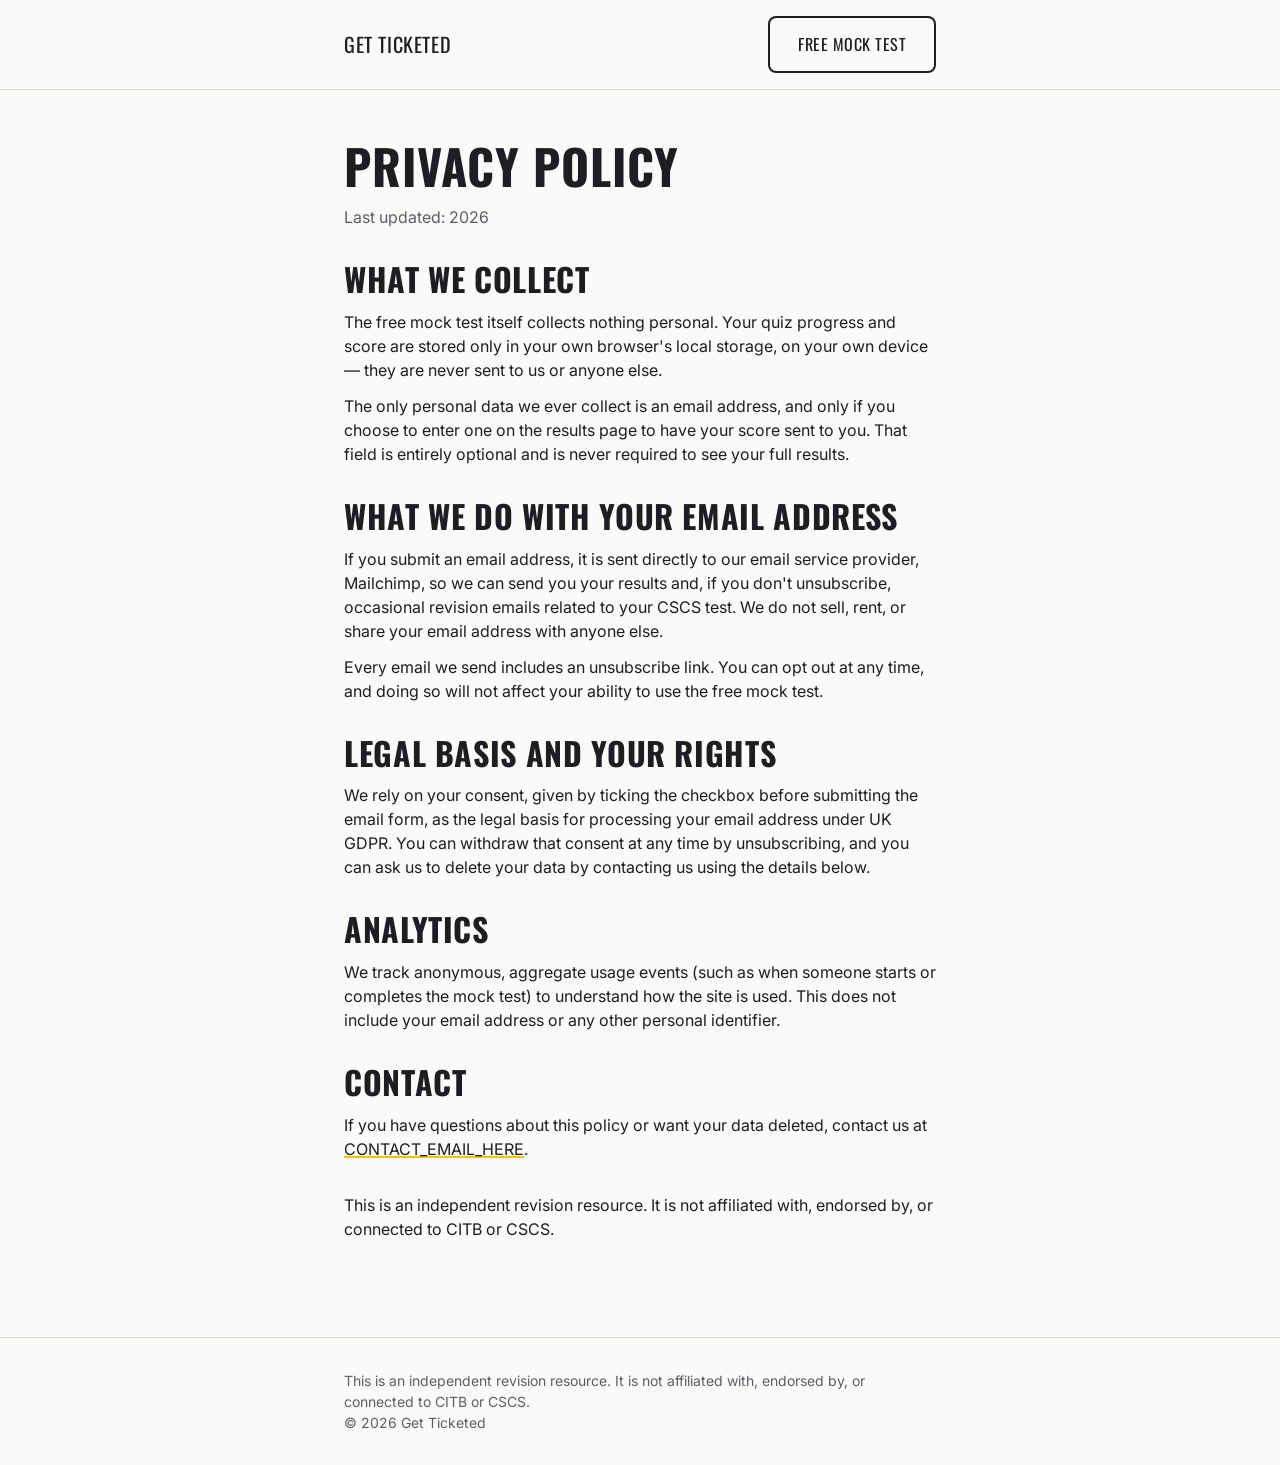
==== privacy.html @ f863d066 "Add Mailchimp email capture and privacy policy Wires the results-page email form to Mailchimp via a " ====
<!doctype html>
<html lang="en">
<head>
<meta charset="utf-8">
<meta name="viewport" content="width=device-width, initial-scale=1">
<title>Privacy Policy | Get Ticketed</title>
<meta name="description" content="How Get Ticketed handles your data, including the optional email address you can provide on the mock test results page.">
<link rel="canonical" href="/privacy.html">
<link rel="preconnect" href="https://fonts.googleapis.com">
<link rel="preconnect" href="https://fonts.gstatic.com" crossorigin>
<link href="https://fonts.googleapis.com/css2?family=Oswald:wght@500;600;700&family=Inter:wght@400;500;600&display=swap" rel="stylesheet">
<link rel="stylesheet" href="/css/tokens.css">
<link rel="stylesheet" href="/css/base.css">
<link rel="stylesheet" href="/css/components.css">
</head>
<body>
<a class="skip-link" href="#main">Skip to content</a>

<header class="site-header">
  <div class="container site-header__inner">
    <a href="/" class="brand" data-brand-name>Get Ticketed</a>
    <nav aria-label="Primary">
      <a href="/cscs/mock-test.html" class="btn btn-secondary">Free Mock Test</a>
    </nav>
  </div>
</header>

<main id="main">
  <article class="section container">
    <h1>Privacy Policy</h1>
    <p style="margin-top: var(--space-3); color: var(--color-muted);">Last updated: <span data-current-year>2026</span></p>

    <h2 style="margin-top: var(--space-6);">What we collect</h2>
    <p style="margin-top: var(--space-3);">
      The free mock test itself collects nothing personal. Your quiz progress and score are stored only in your
      own browser's local storage, on your own device — they are never sent to us or anyone else.
    </p>
    <p style="margin-top: var(--space-3);">
      The only personal data we ever collect is an email address, and only if you choose to enter one on the
      results page to have your score sent to you. That field is entirely optional and is never required to see
      your full results.
    </p>

    <h2 style="margin-top: var(--space-6);">What we do with your email address</h2>
    <p style="margin-top: var(--space-3);">
      If you submit an email address, it is sent directly to our email service provider, Mailchimp, so we can send
      you your results and, if you don't unsubscribe, occasional revision emails related to your CSCS test. We do
      not sell, rent, or share your email address with anyone else.
    </p>
    <p style="margin-top: var(--space-3);">
      Every email we send includes an unsubscribe link. You can opt out at any time, and doing so will not affect
      your ability to use the free mock test.
    </p>

    <h2 style="margin-top: var(--space-6);">Legal basis and your rights</h2>
    <p style="margin-top: var(--space-3);">
      We rely on your consent, given by ticking the checkbox before submitting the email form, as the legal basis
      for processing your email address under UK GDPR. You can withdraw that consent at any time by unsubscribing,
      and you can ask us to delete your data by contacting us using the details below.
    </p>

    <h2 style="margin-top: var(--space-6);">Analytics</h2>
    <p style="margin-top: var(--space-3);">
      We track anonymous, aggregate usage events (such as when someone starts or completes the mock test) to
      understand how the site is used. This does not include your email address or any other personal identifier.
    </p>

    <h2 style="margin-top: var(--space-6);">Contact</h2>
    <p style="margin-top: var(--space-3);">
      If you have questions about this policy or want your data deleted, contact us at
      <a href="mailto:CONTACT_EMAIL_HERE">CONTACT_EMAIL_HERE</a>.
    </p>

    <p style="margin-top: var(--space-6);" data-disclaimer>This is an independent revision resource. It is not affiliated with, endorsed by, or connected to CITB or CSCS.</p>
  </article>
</main>

<footer class="site-footer">
  <div class="container">
    <p class="disclaimer" data-disclaimer>This is an independent revision resource. It is not affiliated with, endorsed by, or connected to CITB or CSCS.</p>
    <p>&copy; <span data-current-year>2026</span> <span data-brand-name>Get Ticketed</span></p>
  </div>
</footer>

<script src="/js/config.js"></script>
<script src="/js/site.js"></script>
</body>
</html>
---- css/tokens.css ----
/**
 * Design tokens: colours, type, spacing. Change values here to restyle
 * the whole site — no other CSS file should hardcode a colour or font.
 */
:root {
  /* Colours */
  --color-ink: #1c1e22;
  --color-bg: #fafaf8;
  --color-accent: #f5c400;
  --color-incorrect: #c0392b;
  --color-correct: #2e7d32;

  --color-surface: #ffffff;
  --color-border: #dedad2;
  --color-muted: #5a5e66;

  /* Text on the accent colour needs to stay dark for contrast */
  --color-on-accent: #1c1e22;
  --color-on-dark: #fafaf8;

  /* Type */
  --font-display: "Oswald", "Arial Narrow", sans-serif;
  --font-body: "Inter", -apple-system, BlinkMacSystemFont, "Segoe UI",
    Roboto, sans-serif;

  /* Spacing scale */
  --space-1: 0.25rem;
  --space-2: 0.5rem;
  --space-3: 0.75rem;
  --space-4: 1rem;
  --space-5: 1.5rem;
  --space-6: 2rem;
  --space-7: 3rem;
  --space-8: 4rem;

  /* Layout */
  --content-max: 40rem;
  --radius: 0.5rem;
  --focus-ring: 3px solid var(--color-ink);
}
---- css/base.css ----
/* Reset */
*,
*::before,
*::after {
  box-sizing: border-box;
}

html,
body,
h1,
h2,
h3,
p,
figure,
blockquote,
dl,
dd,
ul,
ol {
  margin: 0;
}

ul[class],
ol[class] {
  list-style: none;
  padding: 0;
}

img,
picture,
svg {
  display: block;
  max-width: 100%;
}

button,
input {
  font: inherit;
  color: inherit;
}

/* Base */
html {
  -webkit-text-size-adjust: 100%;
}

/* The [hidden] attribute must always win, even against classes like
   .btn-block that set their own `display`. Equal-specificity author
   rules can otherwise override the UA stylesheet's [hidden] rule. */
[hidden] {
  display: none !important;
}

body {
  background: var(--color-bg);
  color: var(--color-ink);
  font-family: var(--font-body);
  font-size: 1rem;
  line-height: 1.5;
  min-height: 100vh;
}

h1,
h2,
h3,
h4 {
  font-family: var(--font-display);
  text-transform: uppercase;
  letter-spacing: 0.02em;
  line-height: 1.15;
}

h1 {
  font-size: clamp(1.9rem, 5vw + 1rem, 3rem);
}

h2 {
  font-size: clamp(1.4rem, 3vw + 1rem, 2rem);
}

h3 {
  font-size: 1.15rem;
}

a {
  color: var(--color-ink);
}

a:not([class]) {
  color: var(--color-ink);
  text-decoration-color: var(--color-accent);
  text-decoration-thickness: 2px;
}

/* Visible focus state everywhere — never rely on the browser default
   being good enough across all elements. */
a:focus-visible,
button:focus-visible,
input:focus-visible,
[tabindex]:focus-visible {
  outline: var(--focus-ring);
  outline-offset: 2px;
}

/* Utility: visually hidden but available to screen readers */
.sr-only {
  position: absolute;
  width: 1px;
  height: 1px;
  padding: 0;
  margin: -1px;
  overflow: hidden;
  clip: rect(0, 0, 0, 0);
  white-space: nowrap;
  border: 0;
}

/* Skip link */
.skip-link {
  position: absolute;
  left: var(--space-4);
  top: -3rem;
  background: var(--color-accent);
  color: var(--color-on-accent);
  padding: var(--space-2) var(--space-4);
  border-radius: var(--radius);
  z-index: 100;
  transition: top 0.15s ease;
}

.skip-link:focus {
  top: var(--space-4);
}

.container {
  width: 100%;
  max-width: var(--content-max);
  margin-inline: auto;
  padding-inline: var(--space-5);
}

main {
  display: block;
}

.section {
  padding-block: var(--space-7);
}

.section--tight {
  padding-block: var(--space-6);
}
---- css/components.css ----
/* Header */
.site-header {
  border-bottom: 1px solid var(--color-border);
}

.site-header__inner {
  display: flex;
  align-items: center;
  justify-content: space-between;
  gap: var(--space-3);
  padding-block: var(--space-4);
}

.brand {
  font-family: var(--font-display);
  text-transform: uppercase;
  letter-spacing: 0.03em;
  font-size: 1.25rem;
  text-decoration: none;
  white-space: nowrap;
}

@media (max-width: 22.5rem) {
  .brand {
    font-size: 1rem;
  }

  .site-header__inner .btn {
    padding: 0.6rem 0.9rem;
    font-size: 0.8rem;
    min-height: 44px;
  }
}

/* Footer */
.site-footer {
  border-top: 1px solid var(--color-border);
  padding-block: var(--space-6);
  margin-top: var(--space-7);
}

.site-footer p {
  color: var(--color-muted);
  font-size: 0.875rem;
}

.site-footer .disclaimer {
  max-width: 38rem;
}

/* Buttons */
.btn {
  display: inline-flex;
  align-items: center;
  justify-content: center;
  gap: var(--space-2);
  font-family: var(--font-display);
  text-transform: uppercase;
  letter-spacing: 0.03em;
  font-size: 1rem;
  text-decoration: none;
  border: 2px solid var(--color-ink);
  border-radius: var(--radius);
  padding: 0.9rem 1.75rem;
  cursor: pointer;
  min-height: 48px;
  white-space: nowrap;
  transition: transform 0.1s ease, background-color 0.15s ease;
}

.btn:active {
  transform: translateY(1px);
}

.btn-primary {
  background: var(--color-accent);
  color: var(--color-on-accent);
  border-color: var(--color-accent);
}

.btn-primary:hover {
  background: #ffd633;
}

.btn-secondary {
  background: transparent;
  color: var(--color-ink);
}

.btn-secondary:hover {
  background: rgba(28, 30, 34, 0.05);
}

.btn-block {
  display: flex;
  width: 100%;
  white-space: normal;
}

/* Cards */
.card {
  background: var(--color-surface);
  border: 1px solid var(--color-border);
  border-radius: var(--radius);
  padding: var(--space-5);
}

/* Topic pill / tag */
.pill {
  display: inline-block;
  font-size: 0.75rem;
  text-transform: uppercase;
  letter-spacing: 0.04em;
  font-weight: 600;
  padding: 0.25rem 0.6rem;
  border-radius: 999px;
  background: var(--color-bg);
  border: 1px solid var(--color-border);
}

/* Progress bar (quiz) */
.progress {
  display: flex;
  flex-direction: column;
  gap: var(--space-2);
  margin-bottom: var(--space-5);
}

.progress__track {
  height: 8px;
  border-radius: 999px;
  background: var(--color-border);
  overflow: hidden;
}

.progress__fill {
  height: 100%;
  background: var(--color-accent);
  transition: width 0.2s ease;
}

.progress__label {
  font-size: 0.875rem;
  color: var(--color-muted);
}

/* Question card */
.question-card__topic {
  margin-bottom: var(--space-3);
}

.question-card__text {
  font-size: 1.25rem;
  margin-bottom: var(--space-5);
}

.options {
  display: flex;
  flex-direction: column;
  gap: var(--space-3);
}

.option {
  display: flex;
  align-items: flex-start;
  gap: var(--space-3);
  width: 100%;
  text-align: left;
  background: var(--color-surface);
  border: 2px solid var(--color-border);
  border-radius: var(--radius);
  padding: var(--space-4);
  font-size: 1rem;
  cursor: pointer;
  min-height: 48px;
}

.option:hover:not(:disabled) {
  border-color: var(--color-ink);
}

.option:disabled {
  cursor: default;
}

.option__marker {
  flex: none;
  width: 1.5rem;
  height: 1.5rem;
  border-radius: 50%;
  border: 2px solid var(--color-border);
  display: flex;
  align-items: center;
  justify-content: center;
  font-size: 0.8rem;
  font-weight: 700;
}

/* Answer states never rely on colour alone — icon/text plus colour */
.option.is-correct {
  border-color: var(--color-correct);
  background: #eaf4ea;
}

.option.is-correct .option__marker {
  border-color: var(--color-correct);
  background: var(--color-correct);
  color: #fff;
}

.option.is-incorrect {
  border-color: var(--color-incorrect);
  background: #fbeae8;
}

.option.is-incorrect .option__marker {
  border-color: var(--color-incorrect);
  background: var(--color-incorrect);
  color: #fff;
}

/* Feedback panel */
.feedback {
  margin-top: var(--space-5);
  padding: var(--space-4);
  border-radius: var(--radius);
  border: 2px solid var(--color-border);
}

.feedback[data-result="correct"] {
  border-color: var(--color-correct);
  background: #eaf4ea;
}

.feedback[data-result="incorrect"] {
  border-color: var(--color-incorrect);
  background: #fbeae8;
}

.feedback__heading {
  font-family: var(--font-display);
  text-transform: uppercase;
  letter-spacing: 0.02em;
  font-size: 1.05rem;
  margin-bottom: var(--space-2);
}

.feedback__source {
  display: block;
  margin-top: var(--space-3);
  font-size: 0.8rem;
  color: var(--color-muted);
}

/* Score summary (results) */
.score-summary {
  text-align: center;
  padding: var(--space-6) var(--space-5);
  background: var(--color-ink);
  color: var(--color-on-dark);
  border-radius: var(--radius);
}

.score-summary__figure {
  font-family: var(--font-display);
  font-size: clamp(2.5rem, 12vw, 4rem);
  line-height: 1;
}

.score-summary__label {
  margin-top: var(--space-2);
  color: #c7c9cd;
}

.score-summary__pass-status {
  display: inline-block;
  margin-top: var(--space-4);
  padding: 0.4rem 1rem;
  border-radius: 999px;
  font-size: 0.85rem;
  font-weight: 600;
  color: #fff;
}

.score-summary__pass-status[data-pass="true"] {
  background: var(--color-correct);
}

.score-summary__pass-status[data-pass="false"] {
  background: var(--color-incorrect);
}

/* Topic breakdown lists */
.topic-list {
  display: flex;
  flex-direction: column;
  gap: var(--space-2);
}

.topic-list__item {
  display: flex;
  align-items: center;
  justify-content: space-between;
  padding: var(--space-3) var(--space-4);
  border: 1px solid var(--color-border);
  border-radius: var(--radius);
  background: var(--color-surface);
}

/* Readiness message box */
.readiness-box {
  border-left: 4px solid var(--color-accent);
  padding: var(--space-4);
  background: var(--color-surface);
  border-radius: var(--radius);
}

.readiness-box p + p {
  margin-top: var(--space-2);
}

/* Pass Pack pitch */
.pitch {
  background: var(--color-surface);
  border: 2px solid var(--color-ink);
  border-radius: var(--radius);
  padding: var(--space-5);
}

.pitch__price {
  font-family: var(--font-display);
  font-size: 1.5rem;
}

.pitch__cost-note {
  font-size: 0.875rem;
  color: var(--color-muted);
}

.feature-list {
  display: flex;
  flex-direction: column;
  gap: var(--space-2);
}

.feature-list li {
  display: flex;
  align-items: flex-start;
  gap: var(--space-2);
}

.feature-list li::before {
  content: "✓";
  color: var(--color-correct);
  font-weight: 700;
  flex: none;
}

/* Email capture form */
.email-capture {
  display: flex;
  flex-direction: column;
  gap: var(--space-3);
}

.field-label {
  font-weight: 600;
  font-size: 0.9rem;
}

.field-input {
  width: 100%;
  padding: 0.85rem var(--space-4);
  border: 2px solid var(--color-border);
  border-radius: var(--radius);
  background: var(--color-surface);
  font-size: 1rem;
  min-height: 48px;
}

.field-input:focus-visible {
  outline: var(--focus-ring);
  outline-offset: 1px;
  border-color: var(--color-ink);
}

.consent-label {
  display: flex;
  align-items: flex-start;
  gap: var(--space-2);
  font-size: 0.85rem;
  color: var(--color-muted);
  cursor: pointer;
}

.consent-label input[type="checkbox"] {
  flex: none;
  width: 1.25rem;
  height: 1.25rem;
  margin-top: 0.1rem;
  accent-color: var(--color-ink);
}

.consent-label a {
  color: var(--color-ink);
}

.consent-label input[type="checkbox"]:focus-visible {
  outline: var(--focus-ring);
  outline-offset: 2px;
}

.form-confirmation {
  padding: var(--space-4);
  border-radius: var(--radius);
  background: #eaf4ea;
  border: 2px solid var(--color-correct);
}

/* Error / retry states */
.state-message {
  text-align: center;
  padding: var(--space-6) var(--space-4);
}

.state-message p {
  margin-bottom: var(--space-4);
  color: var(--color-muted);
}

/* Comparison table (landing page) */
.compare {
  display: grid;
  grid-template-columns: 1fr 1fr;
  gap: var(--space-4);
}

.compare__col {
  border: 1px solid var(--color-border);
  border-radius: var(--radius);
  padding: var(--space-4);
  background: var(--color-surface);
}

.compare__col--highlight {
  border-color: var(--color-ink);
  border-width: 2px;
}

.compare__col h3 {
  margin-bottom: var(--space-3);
}

.compare__col ul {
  display: flex;
  flex-direction: column;
  gap: var(--space-2);
  font-size: 0.9rem;
}

@media (max-width: 30rem) {
  .compare {
    grid-template-columns: 1fr;
  }
}

/* Pass Pack preview: sample topic summary sheet */
.summary-sheet {
  border: 1px solid var(--color-border);
  border-radius: var(--radius);
  background: var(--color-surface);
  overflow: hidden;
}

.summary-sheet__header {
  background: var(--color-ink);
  color: var(--color-on-dark);
  padding: var(--space-3) var(--space-4);
}

.summary-sheet__title {
  font-family: var(--font-display);
  text-transform: uppercase;
  letter-spacing: 0.02em;
  font-size: 1rem;
}

.summary-sheet__body {
  padding: var(--space-4);
}

.summary-sheet__body ul {
  display: flex;
  flex-direction: column;
  gap: var(--space-2);
}

.summary-sheet__body li {
  padding-left: var(--space-4);
  position: relative;
}

.summary-sheet__body li::before {
  content: "";
  position: absolute;
  left: 0;
  top: 0.6em;
  width: 6px;
  height: 6px;
  background: var(--color-accent);
  border-radius: 50%;
}

/* Pass Pack preview: sample interactive question */
.sample-question {
  border: 1px solid var(--color-border);
  border-radius: var(--radius);
  background: var(--color-surface);
  padding: var(--space-4);
}

.sample-question__options {
  display: flex;
  flex-direction: column;
  gap: var(--space-2);
  margin-top: var(--space-3);
  list-style: none;
  padding: 0;
}

.sample-question__options li {
  border: 1px solid var(--color-border);
  border-radius: var(--radius);
  padding: var(--space-3) var(--space-4);
  font-size: 0.95rem;
}

.sample-question details {
  margin-top: var(--space-4);
}

.sample-question summary {
  cursor: pointer;
  font-family: var(--font-display);
  text-transform: uppercase;
  letter-spacing: 0.02em;
  font-size: 0.9rem;
  color: var(--color-ink);
  padding: var(--space-2) 0;
}

.sample-question summary:focus-visible {
  outline: var(--focus-ring);
  outline-offset: 2px;
}

.sample-question__answer {
  margin-top: var(--space-3);
  padding: var(--space-4);
  border-radius: var(--radius);
  background: #eaf4ea;
  border: 2px solid var(--color-correct);
}

.preview-note {
  font-size: 0.8rem;
  color: var(--color-muted);
  margin-top: var(--space-2);
}
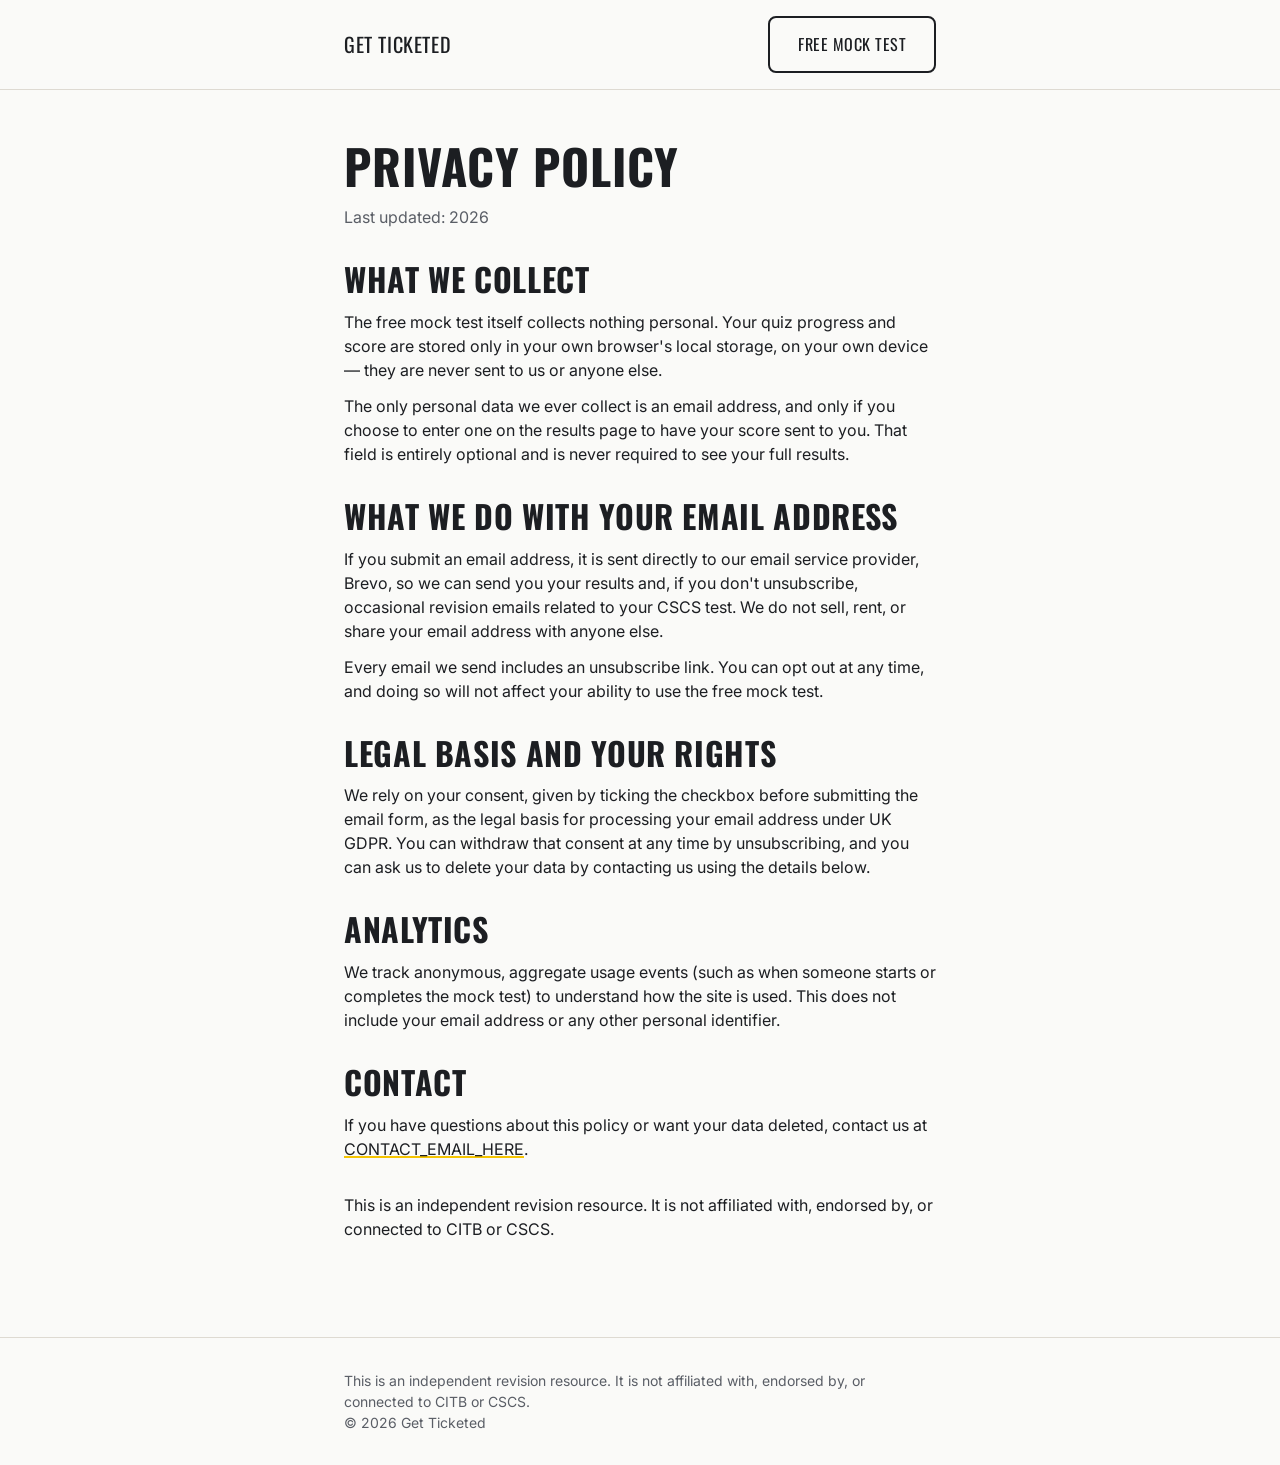
==== commit f2788e18: "Switch email capture from Mailchimp to Brevo (free tier) Mailchimp's free plan wasn't a fit. Brevo's" ====
--- a/privacy.html
+++ b/privacy.html
@@ -43,7 +43,7 @@
 
     <h2 style="margin-top: var(--space-6);">What we do with your email address</h2>
     <p style="margin-top: var(--space-3);">
-      If you submit an email address, it is sent directly to our email service provider, Mailchimp, so we can send
+      If you submit an email address, it is sent directly to our email service provider, Brevo, so we can send
       you your results and, if you don't unsubscribe, occasional revision emails related to your CSCS test. We do
       not sell, rent, or share your email address with anyone else.
     </p>
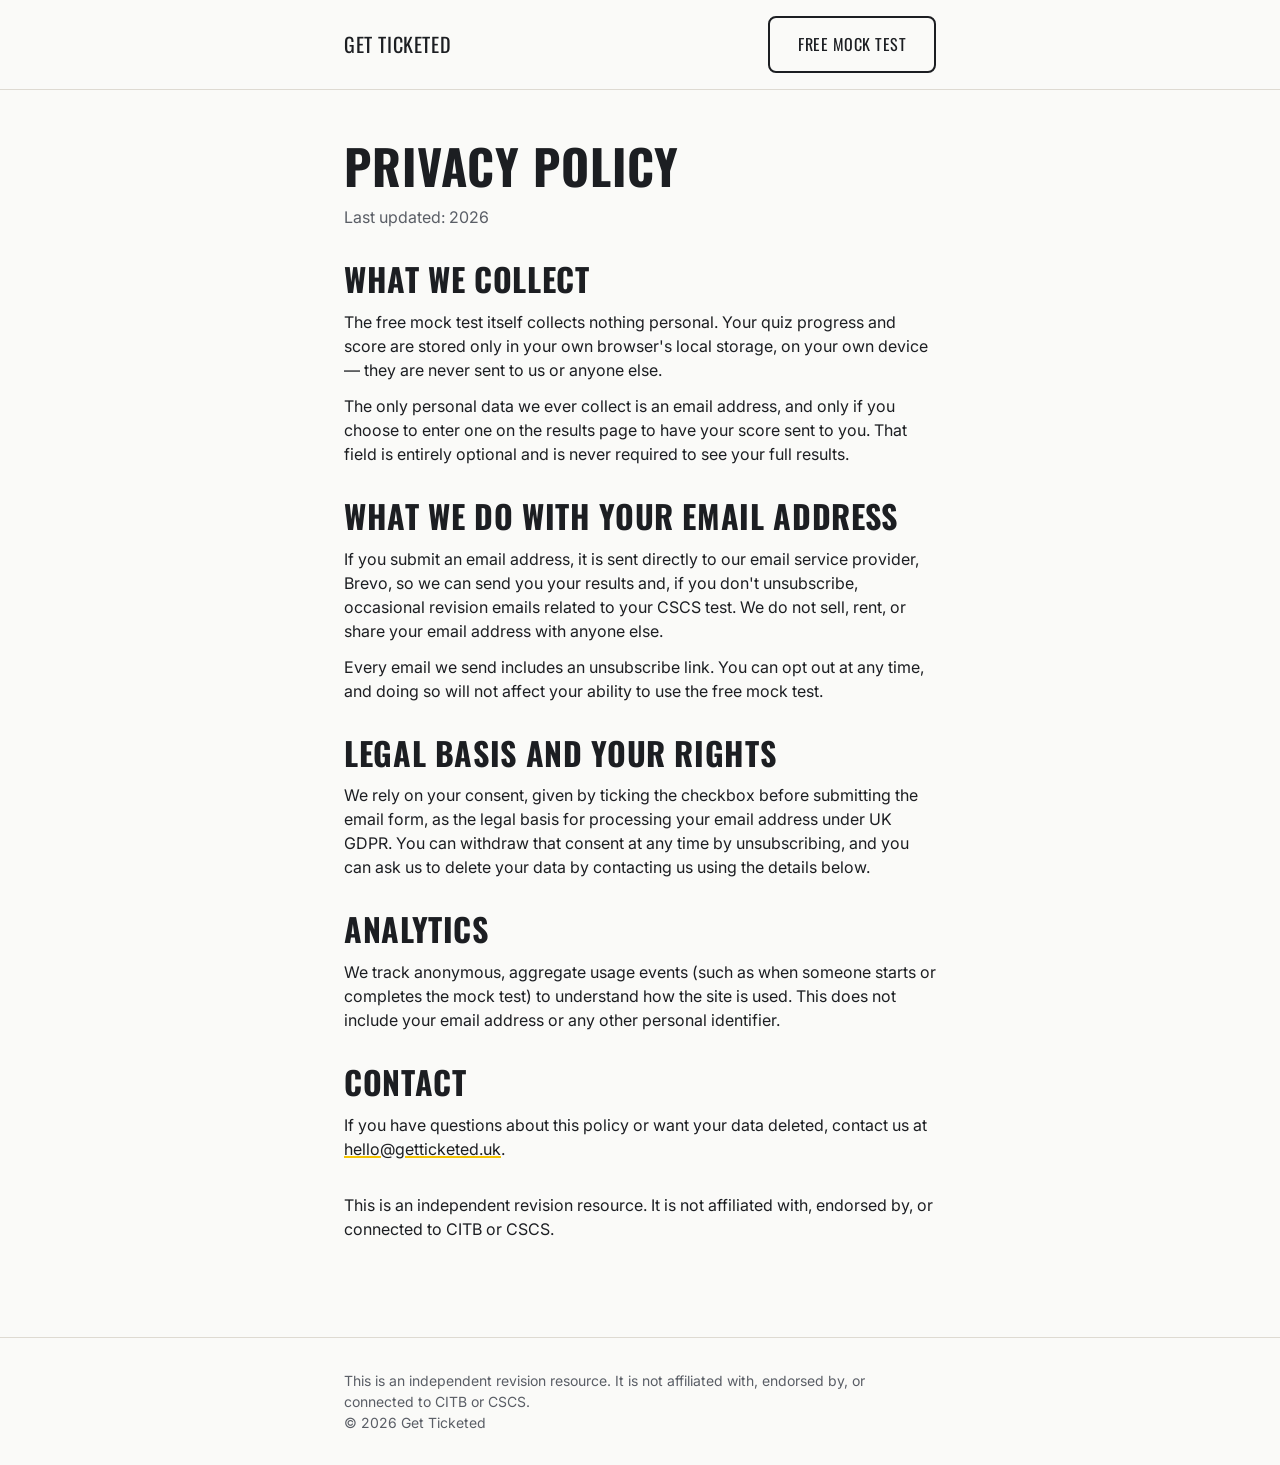
==== commit 61a10e74: "Wire up live Gumroad checkout link and real contact email Pass Pack is now published on Gumroad; rep" ====
--- a/privacy.html
+++ b/privacy.html
@@ -68,7 +68,7 @@
     <h2 style="margin-top: var(--space-6);">Contact</h2>
     <p style="margin-top: var(--space-3);">
       If you have questions about this policy or want your data deleted, contact us at
-      <a href="mailto:CONTACT_EMAIL_HERE">CONTACT_EMAIL_HERE</a>.
+      <a href="mailto:hello@getticketed.uk">hello@getticketed.uk</a>.
     </p>
 
     <p style="margin-top: var(--space-6);" data-disclaimer>This is an independent revision resource. It is not affiliated with, endorsed by, or connected to CITB or CSCS.</p>
